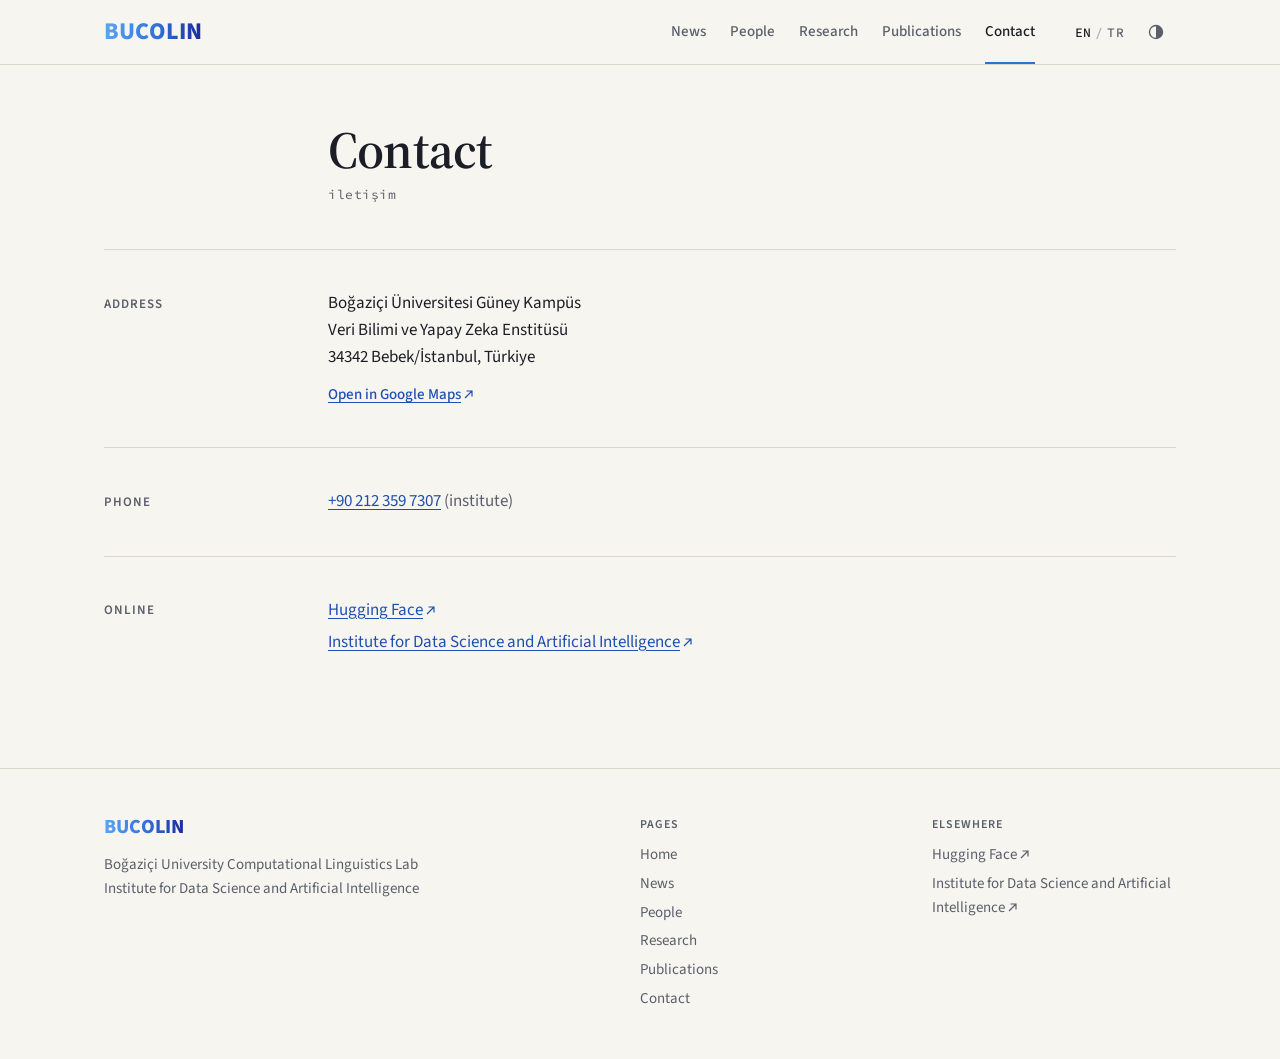
==== bucolin-lab/contact.html @ 29b1d3cc "Add BUCOLIN lab site under bucolin-lab/ Static site for the Boğaziçi University Computational Lingui" ====
<!doctype html>
<html lang="en">
<head>
  <meta charset="utf-8">
  <meta name="viewport" content="width=device-width, initial-scale=1">
  <title>Contact · BUCOLIN</title>
  <meta name="description" content="Contact details of BUCOLIN, the Boğaziçi University Computational Linguistics Lab.">
  <link rel="canonical" href="https://sb-b.github.io/bucolin-lab/contact.html">

  <meta property="og:type" content="website">
  <meta property="og:site_name" content="BUCOLIN">
  <meta property="og:title" content="Contact · BUCOLIN">
  <meta property="og:description" content="Contact details of BUCOLIN, the Boğaziçi University Computational Linguistics Lab.">
  <meta property="og:url" content="https://sb-b.github.io/bucolin-lab/contact.html">
  <meta property="og:image" content="https://sb-b.github.io/bucolin-lab/img/card.png">
  <meta name="twitter:card" content="summary_large_image">

  <link rel="icon" href="img/favicon-32.png" sizes="32x32" type="image/png">
  <link rel="icon" href="img/favicon.svg" type="image/svg+xml">
  <link rel="apple-touch-icon" href="img/apple-touch-icon.png">
  <link rel="preconnect" href="https://fonts.googleapis.com">
  <link rel="preconnect" href="https://fonts.gstatic.com" crossorigin>
  <link rel="stylesheet" href="https://fonts.googleapis.com/css2?family=Source+Code+Pro:wght@400;500&family=Source+Sans+3:wght@400;500;600;800&family=Source+Serif+4:ital,opsz,wght@0,8..60,400;0,8..60,600;1,8..60,400&display=swap">
  <link rel="stylesheet" href="css/site.css">
  <script src="js/prefs.js"></script>
</head>
<body data-page="contact">
  <header class="site-header" id="site-header"></header>

  <!-- everything in here is drawn by the scripts at the bottom, from the files in data/ -->
  <main class="wrap" id="main">
    <noscript>
      <p>This site needs JavaScript to show its content. / Bu sitenin içeriği JavaScript ile görüntülenir.</p>
    </noscript>
  </main>

  <footer class="site-footer" id="site-footer"></footer>

  <script src="data/strings.js"></script>
  <script src="data/lab.js"></script>
  <script src="js/site.js"></script>
  <script src="js/contact.js"></script>
</body>
</html>
---- bucolin-lab/css/site.css ----
/* BUCOLIN lab site.
   One stylesheet for every page. Colours and fonts are set up as variables
   at the top; the dark theme only overrides the colours.

   Two widths matter: below 60rem the menu folds away and the margin labels
   move above their sections, and below 40rem everything is one column. */

:root {
  --serif: "Source Serif 4", "Iowan Old Style", "Palatino Linotype", Georgia, serif;
  --sans: "Source Sans 3", system-ui, -apple-system, "Segoe UI", Roboto, sans-serif;
  --mono: "Source Code Pro", ui-monospace, "SF Mono", Menlo, Consolas, monospace;

  --bg: #f7f5ef;
  --surface: #fdfcf9;
  --text: #1b1e26;
  --muted: #5a5f6b;
  --border: #ddd8cb;
  --rule: #8a8474;
  --accent: #2f6fd8;
  --link: #1f4fb2;
  --link-hover: #1b2a9b;
  --selection: #dde7f8;

  /* the three blues of the logo, left to right */
  --mark-1: #5aa5f5;
  --mark-2: #2f6fd8;
  --mark-3: #1b2a9b;

  --tag-paper: #1f4fb2;     --tag-paper-bg: #e2eaf8;
  --tag-award: #7a5200;     --tag-award-bg: #f3e6c4;
  --tag-people: #9a3f25;    --tag-people-bg: #f5e0d7;
  --tag-resource: #0e6470;  --tag-resource-bg: #d8ecec;

  --wrap: 72rem;
  --gutter: clamp(1rem, 4vw, 2.5rem);
  --rail: 11rem;
  --header: 4rem;

  color-scheme: light;
}

/* screens only, so that a printout always gets the light colours */
@media screen {
  :root[data-theme="dark"] {
    --bg: #0f1319;
    --surface: #161b23;
    --text: #e9e5db;
    --muted: #a0a6b2;
    --border: #272d38;
    --rule: #5c6474;
    --accent: #6aa6f4;
    --link: #8dbbf8;
    --link-hover: #c2dafd;
    --selection: #1b2c4a;

    /* navy disappears on a dark page, so the gradient is lifted */
    --mark-1: #8fc3ff;
    --mark-2: #5aa5f5;
    --mark-3: #7c8df0;

    --tag-paper: #9cc3fa;     --tag-paper-bg: #17253d;
    --tag-award: #e6be6a;     --tag-award-bg: #2e2510;
    --tag-people: #eba089;    --tag-people-bg: #34201a;
    --tag-resource: #7fcbd3;  --tag-resource-bg: #10292d;

    color-scheme: dark;
  }
}

*, *::before, *::after { box-sizing: border-box; }

html {
  -webkit-text-size-adjust: 100%;
  scroll-padding-top: calc(var(--header) + 1rem);
}

body {
  margin: 0;
  min-height: 100vh;
  display: flex;
  flex-direction: column;
  background: var(--bg);
  color: var(--text);
  font: 400 1.0625rem/1.6 var(--sans);
}

main { flex: 1; }

::selection { background: var(--selection); }

h1, h2, h3, p, ul, ol, dl, dd, figure { margin: 0; }
ul, ol { padding: 0; list-style: none; }

a {
  color: var(--link);
  text-decoration-thickness: 1px;
  text-underline-offset: 0.18em;
}
a:hover { color: var(--link-hover); }

:focus-visible {
  outline: 2px solid var(--accent);
  outline-offset: 2px;
  border-radius: 2px;
}

button {
  font: inherit;
  color: inherit;
  background: none;
  border: 0;
  padding: 0;
  cursor: pointer;
}

.wrap {
  width: 100%;
  max-width: var(--wrap);
  margin-inline: auto;
  padding-inline: var(--gutter);
}

.sr-only {
  position: absolute;
  width: 1px;
  height: 1px;
  overflow: hidden;
  clip-path: inset(50%);
  white-space: nowrap;
}

.skip {
  position: absolute;
  left: 1rem;
  top: -4rem;
  z-index: 20;
  padding: 0.5rem 0.75rem;
  background: var(--surface);
  border: 1px solid var(--rule);
}
.skip:focus { top: 0.5rem; }


/* ---------- header ---------- */

.site-header {
  position: sticky;
  top: 0;
  z-index: 10;
  background: var(--bg);
  border-bottom: 1px solid var(--border);
}

.bar {
  display: flex;
  align-items: center;
  gap: 2rem;
  height: var(--header);
}

.wordmark {
  font: 800 1.5rem/1 var(--sans);
  letter-spacing: 0.01em;
  text-decoration: none;
  color: var(--mark-2);
  background: linear-gradient(90deg, var(--mark-1), var(--mark-2) 55%, var(--mark-3));
  -webkit-background-clip: text;
  background-clip: text;
  -webkit-text-fill-color: transparent;
}

.site-nav { margin-left: auto; }
.site-nav ul { display: flex; gap: 1.5rem; }
.site-nav a {
  display: block;
  line-height: var(--header);
  font-size: 0.9375rem;
  font-weight: 500;
  color: var(--muted);
  text-decoration: none;
  /* the bar sits on the header's own bottom border */
  box-shadow: inset 0 -2px 0 transparent;
}
.site-nav a:hover { color: var(--text); }
.site-nav a[aria-current="page"] {
  color: var(--text);
  box-shadow: inset 0 -2px 0 var(--accent);
}

.tools {
  display: flex;
  align-items: center;
  gap: 0.25rem;
}

.tools button {
  height: 2.5rem;
  min-width: 2.5rem;
  padding-inline: 0.5rem;
  border-radius: 2px;
  color: var(--muted);
}
.tools button:hover { color: var(--text); }

.lang-switch {
  font: 500 0.8125rem/1 var(--mono);
  letter-spacing: 0.02em;
}
.lang-switch .on { color: var(--text); }
.lang-switch .sep { margin-inline: 0.3em; opacity: 0.5; }

.theme-switch svg { display: block; margin: auto; }

.menu-toggle {
  display: none;
  font: 500 0.8125rem/1 var(--mono);
}

@media (max-width: 59.99rem) {
  :root { --header: 3.5rem; }

  .bar { gap: 0.5rem; }
  .tools { margin-left: auto; }
  .menu-toggle { display: block; }

  .site-nav {
    display: none;
    position: absolute;
    inset: 100% 0 auto;
    margin: 0;
    padding: 0.5rem var(--gutter) 1.5rem;
    background: var(--bg);
    border-bottom: 1px solid var(--border);
    /* on a phone held sideways the list is taller than the screen */
    max-height: calc(100vh - var(--header));
    max-height: calc(100dvh - var(--header));
    overflow-y: auto;
    overscroll-behavior: contain;
  }
  .site-header[data-open] .site-nav { display: block; }

  .site-nav ul { display: block; }
  .site-nav li + li { border-top: 1px solid var(--border); }
  .site-nav a {
    padding-block: 0.75rem;
    font: 400 1.375rem/1.3 var(--serif);
    color: var(--text);
    box-shadow: none;
  }
  .site-nav a[aria-current="page"] {
    box-shadow: none;
    color: var(--link);
    font-weight: 600;
  }
}


/* ---------- page head ---------- */

.page-head {
  padding-block: 3.5rem 3rem;
  /* lines up with the content column of the sections below */
  padding-left: calc(var(--rail) + 3rem);
}

.page-head h1 {
  font: 600 clamp(2.25rem, 1.6rem + 2.6vw, 3.25rem)/1.1 var(--serif);
  letter-spacing: -0.015em;
  text-wrap: balance;
}

/* the page title in the other language, set under it like an interlinear gloss */
.gloss {
  display: block;
  margin-top: 0.6rem;
  font: 400 0.8125rem/1 var(--mono);
  letter-spacing: 0.04em;
  color: var(--muted);
}

.lead {
  max-width: 40rem;
  margin-top: 1.25rem;
  font: 400 1.25rem/1.5 var(--serif);
}


/* ---------- sections: a label in the margin, content beside it ---------- */

.section {
  display: grid;
  grid-template-columns: var(--rail) minmax(0, 1fr);
  column-gap: 3rem;
  padding-block: 2.5rem;
  border-top: 1px solid var(--border);
}
main > .section:last-child { padding-bottom: 5rem; }

.label {
  position: sticky;
  top: calc(var(--header) + 1.5rem);
  align-self: start;
  padding-top: 0.3rem;
  font: 600 0.8125rem/1.4 var(--sans);
  letter-spacing: 0.08em;
  text-transform: uppercase;
  color: var(--muted);
}
.label .count {
  margin-left: 0.15em;
  font: 400 0.8125rem/1 var(--mono);
  letter-spacing: 0;
}
.label.year {
  padding-top: 0;
  font: 400 1.75rem/1.2 var(--serif);
  letter-spacing: 0;
  color: var(--text);
}

.more {
  display: inline-block;
  margin-top: 1.5rem;
  font-size: 0.9375rem;
  font-weight: 500;
}

@media (max-width: 59.99rem) {
  .page-head { padding-block: 2.5rem 2rem; padding-left: 0; }
  .section { display: block; padding-block: 2rem; }
  .label { position: static; margin-bottom: 1.25rem; padding-top: 0; }
  .label.year { margin-bottom: 1rem; }
}

@media (max-width: 39.99rem) {
  .lead { font-size: 1.125rem; }
}


/* ---------- entries (news items and projects) ---------- */

.entry { padding-block: 1.5rem; }
.entry + .entry { border-top: 1px solid var(--border); }
.entry:first-child { padding-top: 0; }
.entry:last-child { padding-bottom: 0; }

.entry h3 {
  max-width: 46rem;
  font: 600 1.3125rem/1.3 var(--serif);
  text-wrap: balance;
}
.entry h3 a { color: inherit; text-decoration: none; }
.entry h3 a:hover { color: var(--link); text-decoration: underline; }

.entry p { max-width: 42rem; }
.entry h3 + p, .entry .kicker + p { margin-top: 0.4rem; }

.kicker {
  display: flex;
  flex-wrap: wrap;
  align-items: center;
  gap: 0.5rem 0.75rem;
}

.meta {
  font: 400 0.8125rem/1.5 var(--mono);
  color: var(--muted);
}
.entry h3 + .meta { margin-top: 0.35rem; }

.muted { color: var(--muted); }

/* looks like an entity label in an annotation tool, which is the idea */
.tag {
  padding: 0.2rem 0.4rem;
  font: 500 0.6875rem/1 var(--mono);
  letter-spacing: 0.06em;
  text-transform: uppercase;
  border-radius: 2px;
  color: var(--tag-paper);
  background: var(--tag-paper-bg);
}
.tag[data-tag="award"] { color: var(--tag-award); background: var(--tag-award-bg); }
.tag[data-tag="people"] { color: var(--tag-people); background: var(--tag-people-bg); }
.tag[data-tag="resource"] { color: var(--tag-resource); background: var(--tag-resource-bg); }

.links {
  display: flex;
  flex-wrap: wrap;
  gap: 0.25rem 1.25rem;
  margin-top: 0.75rem;
  font-size: 0.9375rem;
  font-weight: 500;
}

/* a word and the arrow or number that belongs with it, kept on one line */
.keep { white-space: nowrap; }
.keep svg { margin-left: 0.2em; }

/* further lines under a news item */
.more-lines { max-width: 42rem; margin-top: 0.75rem; }
.more-lines li + li { margin-top: 0.35rem; }

/* a paper, set as a reference */
.reference {
  max-width: 46rem;
  font-size: 1rem;
  line-height: 1.55;
  color: var(--muted);
}
.reference + .reference { margin-top: 1rem; }
.reference .title { font: 600 1.0625rem/1.4 var(--serif); color: var(--text); }
.reference a.title { text-decoration-color: var(--rule); }
.reference a.title:hover { color: var(--link); text-decoration-color: currentColor; }
.reference:target .title { color: var(--link); }

/* the papers of a project, under it */
.papers {
  margin-top: 1rem;
  padding-left: 1rem;
  border-left: 1px solid var(--rule);
}


/* ---------- home ---------- */

.hero {
  padding-block: 3.5rem 4rem;
  /* lines up with the content column of the sections below */
  padding-left: calc(var(--rail) + 3rem);
}

/* The lab logo, as a background so that the dark theme can swap in its own
   version (the original's navy lettering cannot be read on a dark page). */
.logo {
  width: min(100%, 32rem);
  aspect-ratio: 736 / 486;
  background: url(../img/logo.png) center / contain no-repeat;
}
:root[data-theme="dark"] .logo { background-image: url(../img/logo-dark.png); }

.hero .lead { max-width: 44rem; margin-top: 2rem; }
.hero .links { margin-top: 1.75rem; font-size: 1rem; }

@media (max-width: 59.99rem) {
  .hero { padding-block: 2rem 2.5rem; padding-left: 0; }
}


/* ---------- news ---------- */

.filters {
  display: flex;
  flex-wrap: wrap;
  gap: 0.5rem;
  margin-top: 1.75rem;
}
.filters button {
  padding: 0.3rem 0.7rem;
  font-size: 0.875rem;
  font-weight: 500;
  color: var(--muted);
  border: 1px solid var(--border);
  border-radius: 2px;
}
.filters button:hover { color: var(--text); border-color: var(--rule); }
.filters button[aria-pressed="true"] {
  color: var(--bg);
  background: var(--text);
  border-color: var(--text);
}


/* ---------- people ---------- */

.people {
  display: grid;
  grid-template-columns: repeat(2, minmax(0, 1fr));
  gap: 0 3rem;
}
.person {
  padding-block: 1rem;
  border-top: 1px solid var(--border);
}
/* the top row of the grid needs no rule above it */
.people .person:nth-child(-n + 2) { border-top: 0; padding-top: 0; }

.person .name { font: 600 1.1875rem/1.3 var(--serif); color: var(--text); }
.person p { font-size: 0.9375rem; color: var(--muted); }
.person a { color: inherit; }
.person a:hover { color: var(--link); }
.person .name a { text-decoration: none; }
.person .name a:hover { text-decoration: underline; }

.people.faculty { grid-template-columns: minmax(0, 1fr); }
.people.faculty .person:nth-child(2) { border-top: 1px solid var(--border); padding-top: 1rem; }
.people.faculty .name { font-size: 1.625rem; }
.people.faculty p { font-size: 1rem; }

@media (max-width: 39.99rem) {
  .people { grid-template-columns: minmax(0, 1fr); }
  .people .person:nth-child(2) { border-top: 1px solid var(--border); padding-top: 1rem; }
}


/* ---------- contact ---------- */

.contact address { font-style: normal; }
.contact li + li { margin-top: 0.3rem; }


/* ---------- footer ---------- */

.site-footer {
  margin-top: 2rem;
  border-top: 1px solid var(--border);
  font-size: 0.9375rem;
  color: var(--muted);
}
.site-footer .cols {
  display: grid;
  grid-template-columns: minmax(0, 2fr) minmax(0, 1fr) minmax(0, 1fr);
  gap: 2rem 3rem;
  padding-block: 3rem;
}
.site-footer .wordmark { font-size: 1.25rem; }
.site-footer .about p { max-width: 24rem; margin-top: 0.75rem; }
.site-footer h2 {
  margin: 0 0 0.6rem;
  font: 600 0.75rem/1.4 var(--sans);
  letter-spacing: 0.08em;
  text-transform: uppercase;
}
.site-footer li + li { margin-top: 0.3rem; }
.site-footer a { color: inherit; text-decoration: none; }
.site-footer a:hover { color: var(--link); text-decoration: underline; }

@media (max-width: 39.99rem) {
  .site-footer .cols { grid-template-columns: minmax(0, 1fr); }
}


noscript p { padding-block: 3rem; max-width: 40rem; }

@media (prefers-reduced-motion: no-preference) {
  a, button { transition: color 120ms ease-out, background-color 120ms ease-out, border-color 120ms ease-out; }
}

/* Windows high contrast drops backgrounds and shadows, which is all that
   marked the chosen filter and the current page */
@media (forced-colors: active) {
  .filters button[aria-pressed="true"] {
    forced-color-adjust: none;
    background: Highlight;
    color: HighlightText;
    border-color: Highlight;
  }
  .site-nav a[aria-current="page"] { text-decoration: underline; text-underline-offset: 0.4em; }
}

@media print {
  .site-header, .site-footer .cols, .filters, .skip { display: none; }
  body { background: #fff; }
}
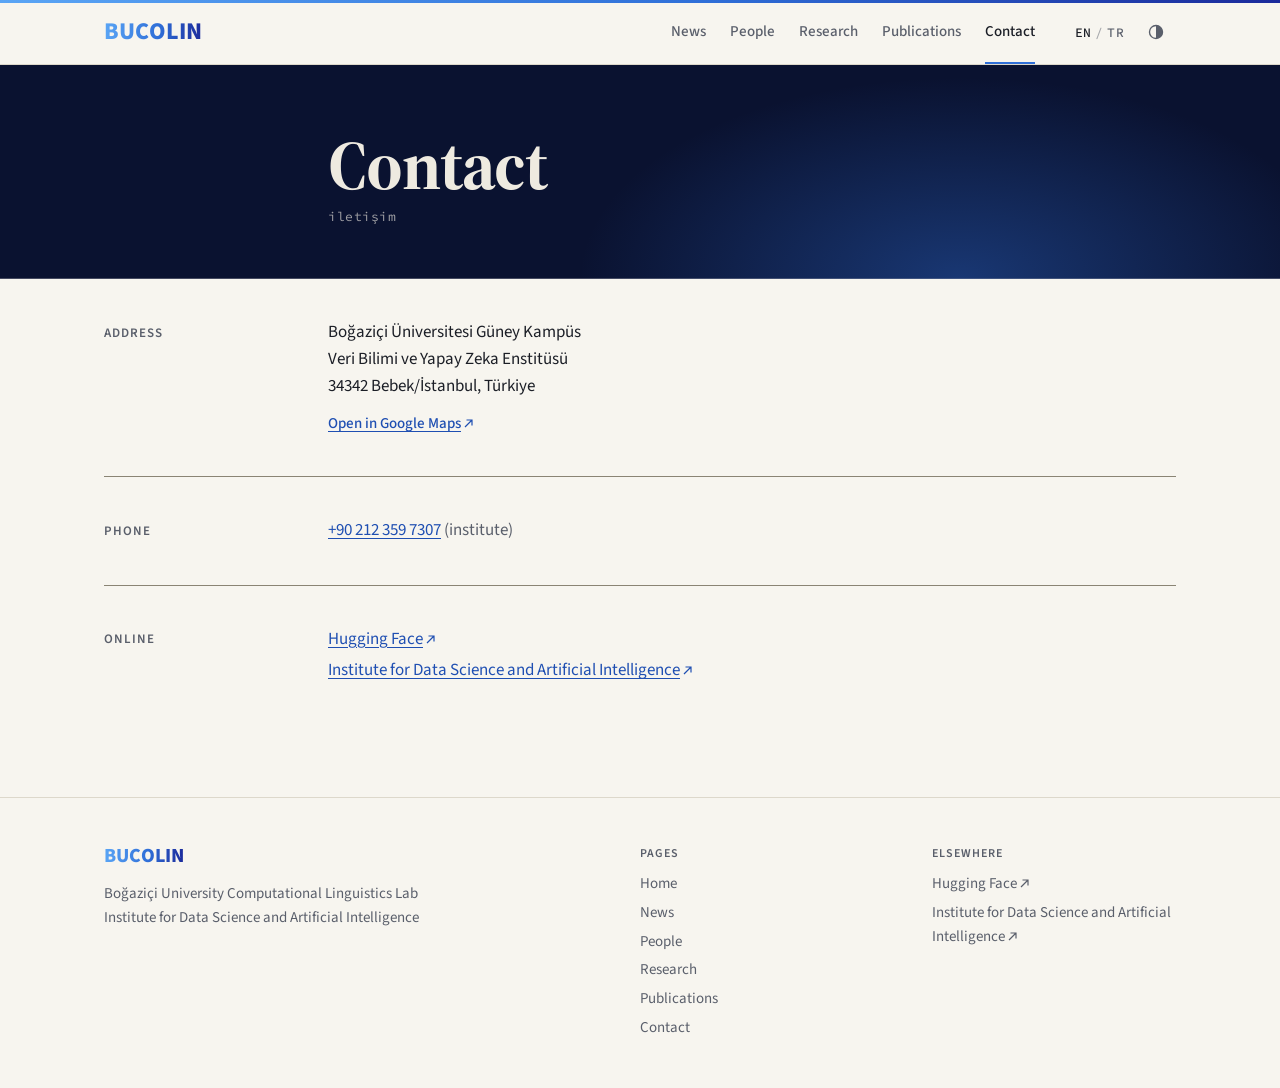
==== commit 44c0490e: "Use the same text sizes on every page Sizes are set once in site.css: one large serif size for intro" ====
--- a/bucolin-lab/contact.html
+++ b/bucolin-lab/contact.html
@@ -22,6 +22,7 @@
   <link rel="preconnect" href="https://fonts.gstatic.com" crossorigin>
   <link rel="stylesheet" href="https://fonts.googleapis.com/css2?family=Source+Code+Pro:wght@400;500&family=Source+Sans+3:wght@400;500;600;800&family=Source+Serif+4:ital,opsz,wght@0,8..60,400;0,8..60,600;1,8..60,400&display=swap">
   <link rel="stylesheet" href="css/site.css">
+  <link rel="stylesheet" href="css/newstyle.css">
   <script src="js/prefs.js"></script>
 </head>
 <body data-page="contact">
--- a/bucolin-lab/css/site.css
+++ b/bucolin-lab/css/site.css
@@ -9,6 +9,10 @@
   --serif: "Source Serif 4", "Iowan Old Style", "Palatino Linotype", Georgia, serif;
   --sans: "Source Sans 3", system-ui, -apple-system, "Segoe UI", Roboto, sans-serif;
   --mono: "Source Code Pro", ui-monospace, "SF Mono", Menlo, Consolas, monospace;
+
+  /* text sizes, the same on every page; smaller on phones (see the end of the file) */
+  --size-large: 1.375rem;  /* intros, the first sentence of a news item, titles and names */
+  --size-prose: 1.125rem;  /* the rest of a news item, paper titles */
 
   --bg: #f7f5ef;
   --surface: #fdfcf9;
@@ -281,7 +285,7 @@
 .lead {
   max-width: 40rem;
   margin-top: 1.25rem;
-  font: 400 1.25rem/1.5 var(--serif);
+  font: 400 var(--size-large)/1.5 var(--serif);
 }
 
 
@@ -332,9 +336,6 @@
   .label.year { margin-bottom: 1rem; }
 }
 
-@media (max-width: 39.99rem) {
-  .lead { font-size: 1.125rem; }
-}
 
 
 /* ---------- entries (news items and projects) ---------- */
@@ -346,7 +347,7 @@
 
 .entry h3 {
   max-width: 46rem;
-  font: 600 1.3125rem/1.3 var(--serif);
+  font: 600 var(--size-large)/1.3 var(--serif);
   text-wrap: balance;
 }
 .entry h3 a { color: inherit; text-decoration: none; }
@@ -373,7 +374,7 @@
 /* looks like an entity label in an annotation tool, which is the idea */
 .tag {
   padding: 0.2rem 0.4rem;
-  font: 500 0.6875rem/1 var(--mono);
+  font: 500 0.75rem/1 var(--mono);
   letter-spacing: 0.06em;
   text-transform: uppercase;
   border-radius: 2px;
@@ -404,12 +405,11 @@
 /* a paper, set as a reference */
 .reference {
   max-width: 46rem;
-  font-size: 1rem;
   line-height: 1.55;
   color: var(--muted);
 }
 .reference + .reference { margin-top: 1rem; }
-.reference .title { font: 600 1.0625rem/1.4 var(--serif); color: var(--text); }
+.reference .title { font: 600 var(--size-prose)/1.4 var(--serif); color: var(--text); }
 .reference a.title { text-decoration-color: var(--rule); }
 .reference a.title:hover { color: var(--link); text-decoration-color: currentColor; }
 .reference:target .title { color: var(--link); }
@@ -485,17 +485,17 @@
 /* the top row of the grid needs no rule above it */
 .people .person:nth-child(-n + 2) { border-top: 0; padding-top: 0; }
 
-.person .name { font: 600 1.1875rem/1.3 var(--serif); color: var(--text); }
-.person p { font-size: 0.9375rem; color: var(--muted); }
+.person .name { font: 600 var(--size-large)/1.3 var(--serif); color: var(--text); }
+.person p { color: var(--muted); }
 .person a { color: inherit; }
+.person .links { margin-top: 0.3rem; }
 .person a:hover { color: var(--link); }
 .person .name a { text-decoration: none; }
 .person .name a:hover { text-decoration: underline; }
 
 .people.faculty { grid-template-columns: minmax(0, 1fr); }
 .people.faculty .person:nth-child(2) { border-top: 1px solid var(--border); padding-top: 1rem; }
-.people.faculty .name { font-size: 1.625rem; }
-.people.faculty p { font-size: 1rem; }
+.people.faculty .name { font-size: 1.75rem; }
 
 @media (max-width: 39.99rem) {
   .people { grid-template-columns: minmax(0, 1fr); }
@@ -541,6 +541,10 @@
 
 
 noscript p { padding-block: 3rem; max-width: 40rem; }
+
+@media (max-width: 39.99rem) {
+  :root { --size-large: 1.25rem; --size-prose: 1.0625rem; }
+}
 
 @media (prefers-reduced-motion: no-preference) {
   a, button { transition: color 120ms ease-out, background-color 120ms ease-out, border-color 120ms ease-out; }
--- a/bucolin-lab/css/newstyle.css
+++ b/bucolin-lab/css/newstyle.css
@@ -0,0 +1,258 @@
+/* BUCOLIN: a bolder layer on top of site.css.
+   Load it AFTER site.css:
+     <link rel="stylesheet" href="css/site.css">
+     <link rel="stylesheet" href="css/striking.css">
+
+   The idea: the page stays quiet and editorial, and the one loud thing is the
+   home hero, a deep-navy band with dependency arcs that draw in once. The
+   logo's three blues are used as a brand stripe, and type does the rest. */
+
+:root {
+  --ink: #0a1230;   /* the logo's navy, taken darker */
+  --ink-text: #eeeae0;
+  --ink-link: #9cc3fa;
+  --mark-gradient: linear-gradient(90deg, var(--mark-1), var(--mark-2) 55%, var(--mark-3));
+}
+
+/* The navy bands below extend sideways past the page, and body cuts them off.
+   html needs an overflow of its own for that: otherwise the browser hands body's
+   overflow to the window, and the page can still be pushed sideways on a phone. */
+html { overflow-x: hidden; }
+body { overflow-x: clip; }
+
+
+/* ---------- brand stripe on the header ---------- */
+
+.site-header::before {
+  content: "";
+  position: absolute;
+  inset: 0 0 auto;
+  height: 3px;
+  background: var(--mark-gradient);
+}
+
+
+/* ---------- type: bigger, tighter, more confident ---------- */
+
+.page-head h1 {
+  font-size: clamp(2.75rem, 1.8rem + 4vw, 4.75rem);
+  font-weight: 700;
+  line-height: 1.02;
+  letter-spacing: -0.025em;
+  font-optical-sizing: auto;
+}
+
+/* years are the content of the margin on the publications page, so let them be big */
+.label.year {
+  font-size: 2.5rem;
+  line-height: 1;
+  color: var(--accent);
+  font-feature-settings: "onum" 1;
+}
+
+
+.section { border-top-color: var(--rule); }
+
+
+/* ---------- home hero: the one loud thing ---------- */
+
+.hero {
+  position: relative;
+  isolation: isolate;
+  padding-block: 4.5rem 5rem;
+  color: var(--ink-text);
+  /* the band runs edge to edge even though .hero sits inside .wrap */
+  clip-path: inset(0 -100vmax);
+}
+.hero::before {
+  content: "";
+  position: absolute;
+  inset: 0 -100vmax;
+  z-index: -1;
+  background:
+    radial-gradient(38rem 20rem at calc(50% + 22rem) 0, rgba(47, 111, 216, 0.45), transparent 70%),
+    var(--ink);
+}
+
+/* the original navy lettering is unreadable on the band, so always use the dark logo */
+.hero .logo { background-image: url(../img/logo-dark.png); }
+
+.hero .lead {
+  line-height: 1.45;
+  color: var(--ink-text);
+}
+
+.hero a { color: var(--ink-link); }
+.hero a:hover { color: #fff; }
+
+/* the home links become real buttons: first one filled, the rest outlined */
+.hero .links { gap: 0.75rem; }
+.hero .links a {
+  padding: 0.6rem 1rem;
+  border: 1px solid rgba(238, 234, 224, 0.35);
+  border-radius: 2px;
+  text-decoration: none;
+}
+.hero .links a:hover { border-color: #fff; }
+.hero .links a:first-child {
+  color: var(--ink);
+  background: var(--ink-text);
+  border-color: var(--ink-text);
+}
+.hero .links a:first-child:hover { background: #fff; }
+
+/* dependency arcs over five tokens, the picture of what the lab does.
+   Only where there is empty room to the right of the logo. */
+.hero::after {
+  content: "";
+  display: none;
+  position: absolute;
+  top: 5.5rem;
+  right: 0;
+  width: 18rem;
+  aspect-ratio: 320 / 140;
+  background: url("data:image/svg+xml,%3Csvg xmlns='http://www.w3.org/2000/svg' viewBox='0 0 320 140' fill='none' stroke-linecap='round'%3E%3Cg stroke='%235aa5f5' stroke-width='1.5'%3E%3Cpath d='M35 116C35 90 95 90 95 116'/%3E%3Cpath d='M95 116C95 14 275 14 275 116' stroke='%238fc3ff'/%3E%3Cpath d='M155 116C155 90 215 90 215 116'/%3E%3C/g%3E%3Cg fill='%230a1230' stroke='%235aa5f5'%3E%3Crect x='10' y='116' width='50' height='16' rx='2'/%3E%3Crect x='70' y='116' width='50' height='16' rx='2'/%3E%3Crect x='130' y='116' width='50' height='16' rx='2'/%3E%3Crect x='190' y='116' width='50' height='16' rx='2'/%3E%3Crect x='250' y='116' width='50' height='16' rx='2'/%3E%3C/g%3E%3Cg fill='%238fc3ff'%3E%3Ccircle cx='95' cy='113' r='2.5'/%3E%3Ccircle cx='275' cy='113' r='2.5'/%3E%3Ccircle cx='215' cy='113' r='2.5'/%3E%3C/g%3E%3C/svg%3E") center / contain no-repeat;
+}
+@media (min-width: 75rem) {
+  .hero::after { display: block; }
+}
+
+/* the single orchestrated motion: the arcs are drawn in, left to right, once */
+@media (prefers-reduced-motion: no-preference) {
+  .hero::after { animation: arcs-in 1.4s 0.3s cubic-bezier(0.2, 0.7, 0.2, 1) backwards; }
+}
+@keyframes arcs-in {
+  from { clip-path: inset(0 100% 0 0); }
+  to   { clip-path: inset(0 0 0 0); }
+}
+
+@media (max-width: 59.99rem) {
+  .hero { padding-block: 2.5rem 3rem; }
+}
+
+
+/* ---------- hero layout: logo on the left, lab description on the right ---------- */
+
+@media (min-width: 60rem) {
+  .hero {
+    display: grid;
+    grid-template-columns: 16rem minmax(0, 1fr);
+    column-gap: 3rem;
+    align-content: center;
+    align-items: center;
+  }
+  .hero .logo {
+    grid-column: 1;
+    grid-row: 1 / span 5;
+    width: 100%;
+  }
+  /* everything else (description, buttons) stacks in the right column */
+  .hero > :not(.logo) { grid-column: 2; }
+  .hero .lead { margin-top: 0; }
+
+  /* the arcs had their room beside the logo; with the new layout they are hidden */
+  .hero::after { display: none; }
+}
+
+
+/* ====================================================================
+   INNER PAGES (every page but the home page)
+   A navy title band like the home hero, then a timeline where the colour
+   of each item's left edge is its category (the same colours as the tags).
+   ==================================================================== */
+
+/* ---------- title band ---------- */
+
+body:not([data-page="home"]) .page-head {
+  position: relative;
+  isolation: isolate;
+  padding-block: 4rem 3.5rem;
+  color: var(--ink-text);
+  clip-path: inset(0 -100vmax);
+}
+body:not([data-page="home"]) .page-head::before {
+  content: "";
+  position: absolute;
+  inset: 0 -100vmax;
+  z-index: -1;
+  background:
+    radial-gradient(34rem 18rem at calc(50% + 20rem) 100%, rgba(47, 111, 216, 0.4), transparent 70%),
+    var(--ink);
+}
+body:not([data-page="home"]) .page-head h1 {
+  font-size: clamp(2.75rem, 1.8rem + 3.2vw, 4.5rem);
+  letter-spacing: -0.025em;
+}
+body:not([data-page="home"]) .page-head .gloss { color: rgba(238, 234, 224, 0.65); }
+body:not([data-page="home"]) .page-head .lead { color: var(--ink-text); }
+
+/* filters, restyled for the dark band */
+body:not([data-page="home"]) .page-head .filters button {
+  padding: 0.4rem 0.9rem;
+  color: rgba(238, 234, 224, 0.85);
+  border-color: rgba(238, 234, 224, 0.3);
+}
+body:not([data-page="home"]) .page-head .filters button:hover {
+  color: #fff;
+  border-color: #fff;
+}
+body:not([data-page="home"]) .page-head .filters button[aria-pressed="true"] {
+  color: var(--ink);
+  background: var(--ink-text);
+  border-color: var(--ink-text);
+}
+
+/* ---------- timeline ---------- */
+
+body:not([data-page="home"]) .entry {
+  --c: var(--tag-paper);
+  padding: 1.5rem 0 1.5rem 1.75rem;
+  border-left: 4px solid var(--c);
+}
+body:not([data-page="home"]) .entry + .entry { border-top: 0; }
+body:not([data-page="home"]) .entry:first-child { padding-top: 1.5rem; }
+body:not([data-page="home"]) .entry:last-child { padding-bottom: 1.5rem; }
+
+
+
+@media (max-width: 59.99rem) {
+  body:not([data-page="home"]) .page-head { padding-block: 2.5rem 2.5rem; }
+}
+
+
+/* ---------- hero refinements ---------- */
+
+/* no seam where the band meets the first section */
+.hero + .section { border-top: 0; }
+
+@media (min-width: 60rem) {
+  .hero {
+    /* the logo now starts at the page's left edge, under the wordmark */
+    padding-left: 0;
+    padding-block: 4rem;
+    grid-template-columns: 22rem minmax(0, 1fr);
+  }
+}
+
+/* A soft blue glow behind the logo, so the dark emblem in logo-dark.png reads
+   as a silhouette instead of vanishing into the navy. */
+:root .hero .logo {
+  background:
+    url(../img/logo-dark.png) center / contain no-repeat,
+    radial-gradient(closest-side at 50% 34%, rgba(90, 165, 245, 0.38), transparent) no-repeat;
+}
+
+
+/* ---------- inner pages: no seam under the title band ---------- */
+
+body:not([data-page="home"]) .page-head + .section { border-top: 0; }
+
+
+/* ---------- hero description: justified ---------- */
+
+.hero .lead {
+  text-align: justify;
+  text-justify: inter-word;
+  hyphens: auto;        /* needs the page's lang attribute; avoids wide gaps */
+  -webkit-hyphens: auto;
+}
